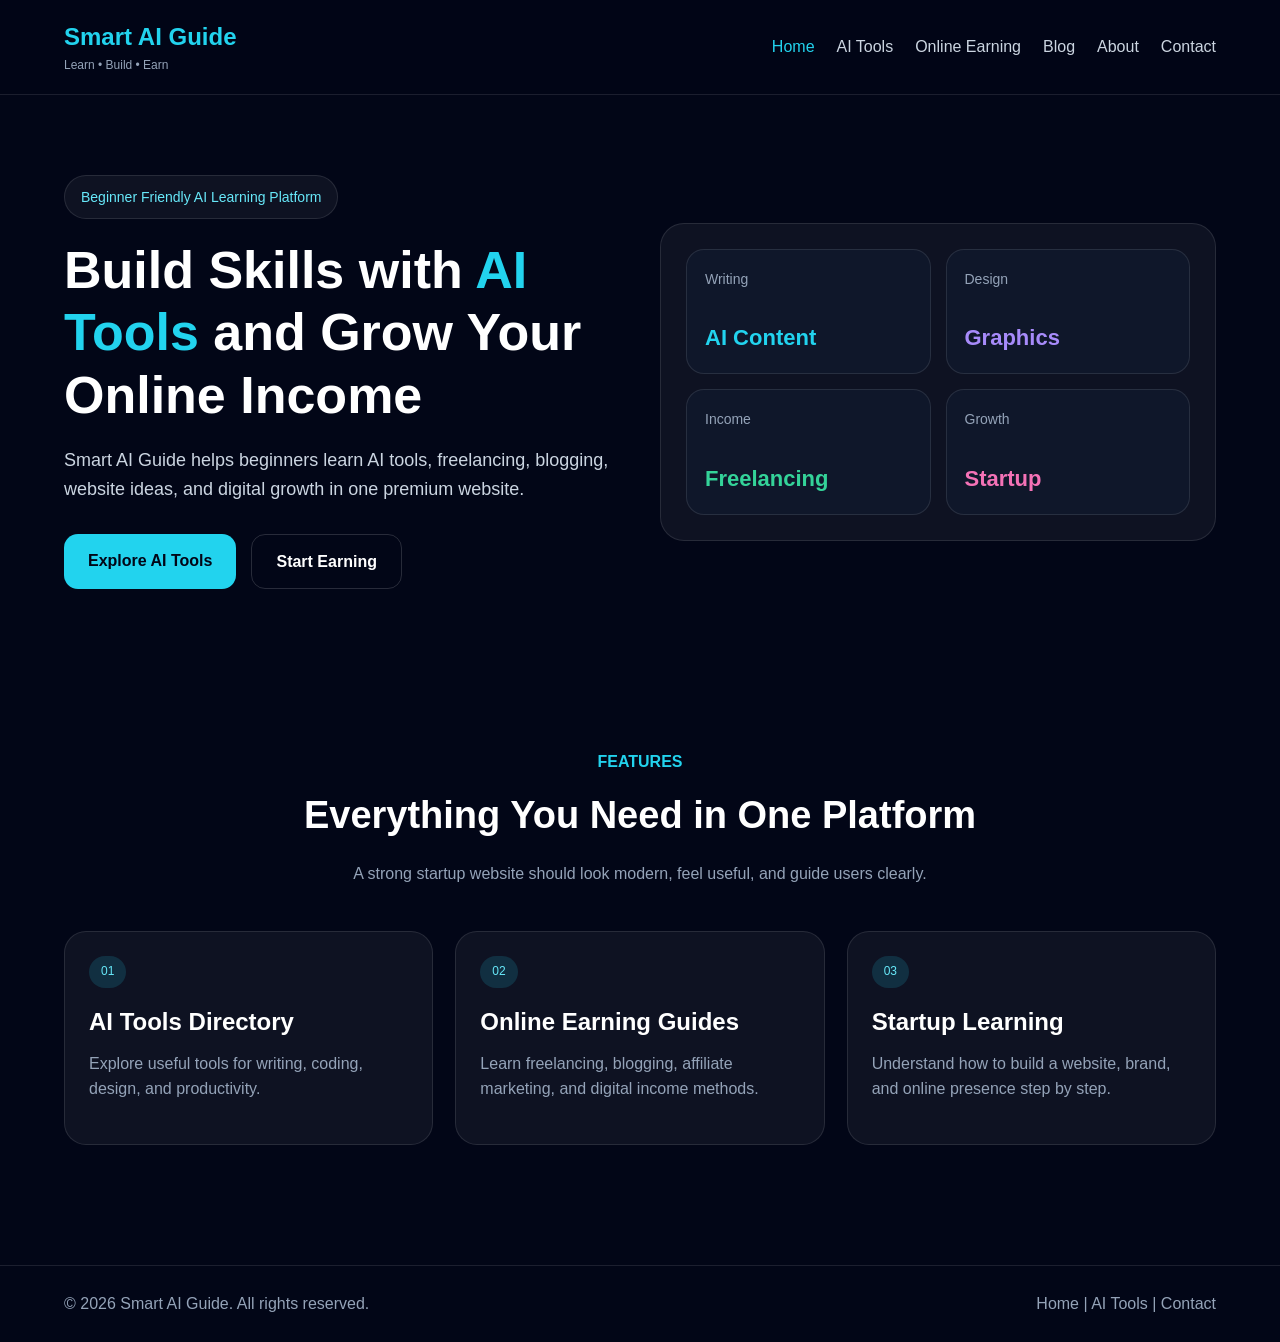
==== index.html @ 9784e8ea "Add files via upload" ====
<!DOCTYPE html>
<html lang="en">
<head>
  <meta charset="UTF-8" />
  <meta name="viewport" content="width=device-width, initial-scale=1.0" />
  <title>Smart AI Guide - Home</title>
  <link rel="stylesheet" href="style.css" />
</head>
<body>

  <header>
    <div class="container navbar">
      <div class="logo">
        <h1>Smart AI Guide</h1>
        <p>Learn • Build • Earn</p>
      </div>

      <nav class="nav-links">
        <a href="index.html" class="active">Home</a>
        <a href="ai-tools.html">AI Tools</a>
        <a href="online-earning.html">Online Earning</a>
        <a href="blog.html">Blog</a>
        <a href="about.html">About</a>
        <a href="contact.html">Contact</a>
      </nav>
    </div>
  </header>

  <section class="hero">
    <div class="container hero-grid">
      <div>
        <div class="badge">Beginner Friendly AI Learning Platform</div>
        <h2>Build Skills with <span>AI Tools</span> and Grow Your Online Income</h2>
        <p>
          Smart AI Guide helps beginners learn AI tools, freelancing, blogging,
          website ideas, and digital growth in one premium website.
        </p>

        <div class="btn-group">
          <a href="ai-tools.html" class="btn btn-primary">Explore AI Tools</a>
          <a href="online-earning.html" class="btn btn-secondary">Start Earning</a>
        </div>
      </div>

      <div class="hero-card">
        <div class="hero-card-grid">
          <div class="mini-card">
            <p>Writing</p>
            <h3 style="color:#22d3ee;">AI Content</h3>
          </div>
          <div class="mini-card">
            <p>Design</p>
            <h3 style="color:#a78bfa;">Graphics</h3>
          </div>
          <div class="mini-card">
            <p>Income</p>
            <h3 style="color:#34d399;">Freelancing</h3>
          </div>
          <div class="mini-card">
            <p>Growth</p>
            <h3 style="color:#f472b6;">Startup</h3>
          </div>
        </div>
      </div>
    </div>
  </section>

  <section class="section">
    <div class="container">
      <div class="section-title">
        <p>FEATURES</p>
        <h2>Everything You Need in One Platform</h2>
        <div class="sub">
          A strong startup website should look modern, feel useful, and guide users clearly.
        </div>
      </div>

      <div class="cards">
        <div class="card">
          <div class="tag">01</div>
          <h3>AI Tools Directory</h3>
          <p>Explore useful tools for writing, coding, design, and productivity.</p>
        </div>

        <div class="card">
          <div class="tag">02</div>
          <h3>Online Earning Guides</h3>
          <p>Learn freelancing, blogging, affiliate marketing, and digital income methods.</p>
        </div>

        <div class="card">
          <div class="tag">03</div>
          <h3>Startup Learning</h3>
          <p>Understand how to build a website, brand, and online presence step by step.</p>
        </div>
      </div>
    </div>
  </section>

  <footer>
    <div class="container footer-content">
      <p>© 2026 Smart AI Guide. All rights reserved.</p>
      <div>
        <a href="index.html">Home</a> |
        <a href="ai-tools.html">AI Tools</a> |
        <a href="contact.html">Contact</a>
      </div>
    </div>
  </footer>

</body>
</html>
---- style.css ----
* {
  margin: 0;
  padding: 0;
  box-sizing: border-box;
  font-family: Arial, sans-serif;
}

body {
  background: #020617;
  color: white;
  line-height: 1.6;
}

html {
  scroll-behavior: smooth;
}

a {
  text-decoration: none;
  color: inherit;
}

.container {
  width: 90%;
  max-width: 1200px;
  margin: auto;
}

header {
  position: sticky;
  top: 0;
  z-index: 1000;
  background: rgba(2, 6, 23, 0.9);
  border-bottom: 1px solid rgba(255,255,255,0.1);
  backdrop-filter: blur(10px);
}

.navbar {
  display: flex;
  justify-content: space-between;
  align-items: center;
  padding: 18px 0;
}

.logo h1 {
  font-size: 24px;
  color: #22d3ee;
}

.logo p {
  font-size: 12px;
  color: #94a3b8;
}

.nav-links {
  display: flex;
  gap: 22px;
}

.nav-links a {
  color: #cbd5e1;
  transition: 0.3s;
}

.nav-links a:hover,
.nav-links a.active {
  color: #22d3ee;
}

.hero {
  padding: 80px 0;
}

.hero-grid {
  display: grid;
  grid-template-columns: 1fr 1fr;
  gap: 40px;
  align-items: center;
}

.badge {
  display: inline-block;
  padding: 10px 16px;
  border-radius: 999px;
  background: rgba(255,255,255,0.05);
  border: 1px solid rgba(255,255,255,0.1);
  color: #67e8f9;
  font-size: 14px;
  margin-bottom: 20px;
}

.hero h2 {
  font-size: 52px;
  line-height: 1.2;
  margin-bottom: 20px;
}

.hero h2 span {
  color: #22d3ee;
}

.hero p {
  color: #cbd5e1;
  font-size: 18px;
  margin-bottom: 30px;
}

.btn-group {
  display: flex;
  gap: 15px;
  flex-wrap: wrap;
}

.btn {
  display: inline-block;
  padding: 14px 24px;
  border-radius: 14px;
  font-weight: bold;
  transition: 0.3s;
}

.btn-primary {
  background: #22d3ee;
  color: #020617;
}

.btn-primary:hover {
  transform: scale(1.05);
}

.btn-secondary {
  border: 1px solid rgba(255,255,255,0.15);
  color: white;
}

.btn-secondary:hover {
  background: rgba(255,255,255,0.05);
}

.hero-card {
  background: rgba(255,255,255,0.05);
  border: 1px solid rgba(255,255,255,0.1);
  border-radius: 24px;
  padding: 25px;
}

.hero-card-grid {
  display: grid;
  grid-template-columns: 1fr 1fr;
  gap: 15px;
}

.mini-card {
  background: #0f172a;
  border: 1px solid rgba(255,255,255,0.1);
  border-radius: 18px;
  padding: 18px;
}

.mini-card p {
  color: #94a3b8;
  font-size: 14px;
}

.mini-card h3 {
  margin-top: 8px;
  font-size: 22px;
}

.section {
  padding: 80px 0;
}

.section-title {
  text-align: center;
  margin-bottom: 45px;
}

.section-title p {
  color: #22d3ee;
  font-weight: bold;
  margin-bottom: 10px;
}

.section-title h2 {
  font-size: 38px;
}

.section-title span {
  color: #22d3ee;
}

.section-title .sub {
  color: #94a3b8;
  max-width: 700px;
  margin: 15px auto 0;
}

.cards {
  display: grid;
  grid-template-columns: repeat(3, 1fr);
  gap: 22px;
}

.card {
  background: rgba(255,255,255,0.05);
  border: 1px solid rgba(255,255,255,0.1);
  border-radius: 22px;
  padding: 24px;
  transition: 0.3s;
}

.card:hover {
  transform: translateY(-5px);
  border-color: rgba(34,211,238,0.35);
}

.card .tag {
  display: inline-block;
  font-size: 12px;
  padding: 6px 12px;
  border-radius: 999px;
  background: rgba(34,211,238,0.15);
  color: #67e8f9;
  margin-bottom: 15px;
}

.card h3 {
  margin-bottom: 10px;
  font-size: 24px;
}

.card p {
  color: #94a3b8;
  margin-bottom: 18px;
}

.card .card-btns {
  display: flex;
  gap: 10px;
  flex-wrap: wrap;
}

.simple-list {
  display: grid;
  grid-template-columns: repeat(2, 1fr);
  gap: 16px;
}

.list-box {
  background: #0f172a;
  border: 1px solid rgba(255,255,255,0.1);
  border-radius: 18px;
  padding: 18px;
}

.contact-box,
.info-box {
  background: rgba(255,255,255,0.05);
  border: 1px solid rgba(255,255,255,0.1);
  border-radius: 22px;
  padding: 25px;
}

form {
  display: flex;
  flex-direction: column;
  gap: 15px;
}

input, textarea {
  width: 100%;
  padding: 14px 16px;
  background: #0f172a;
  border: 1px solid rgba(255,255,255,0.1);
  border-radius: 14px;
  color: white;
  outline: none;
}

input:focus, textarea:focus {
  border-color: #22d3ee;
}

footer {
  border-top: 1px solid rgba(255,255,255,0.1);
  margin-top: 40px;
}

.footer-content {
  padding: 25px 0;
  display: flex;
  justify-content: space-between;
  gap: 20px;
  flex-wrap: wrap;
  color: #94a3b8;
}

@media (max-width: 992px) {
  .hero-grid,
  .cards,
  .simple-list {
    grid-template-columns: 1fr;
  }

  .hero h2 {
    font-size: 40px;
  }
}

@media (max-width: 768px) {
  .navbar {
    flex-direction: column;
    gap: 15px;
  }

  .nav-links {
    flex-wrap: wrap;
    justify-content: center;
  }

  .hero h2 {
    font-size: 32px;
  }

  .section-title h2 {
    font-size: 28px;
  }
}
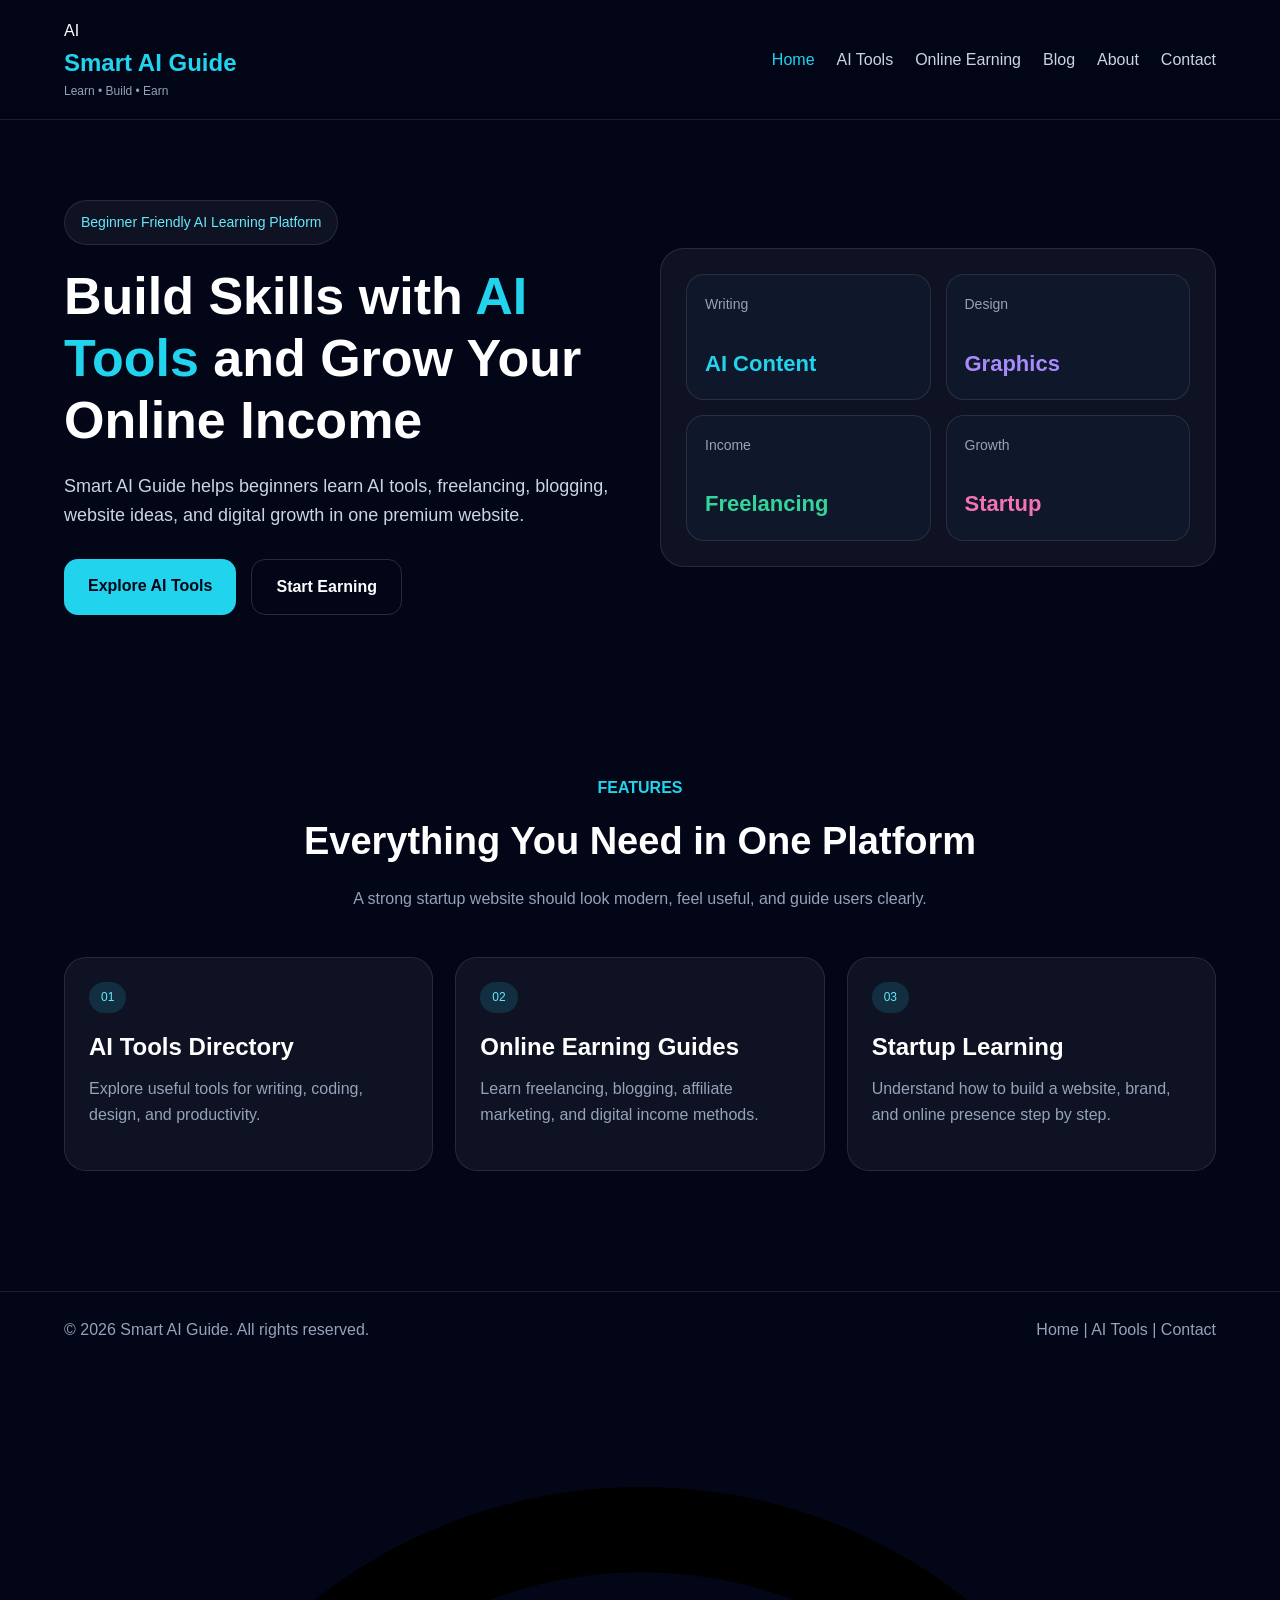
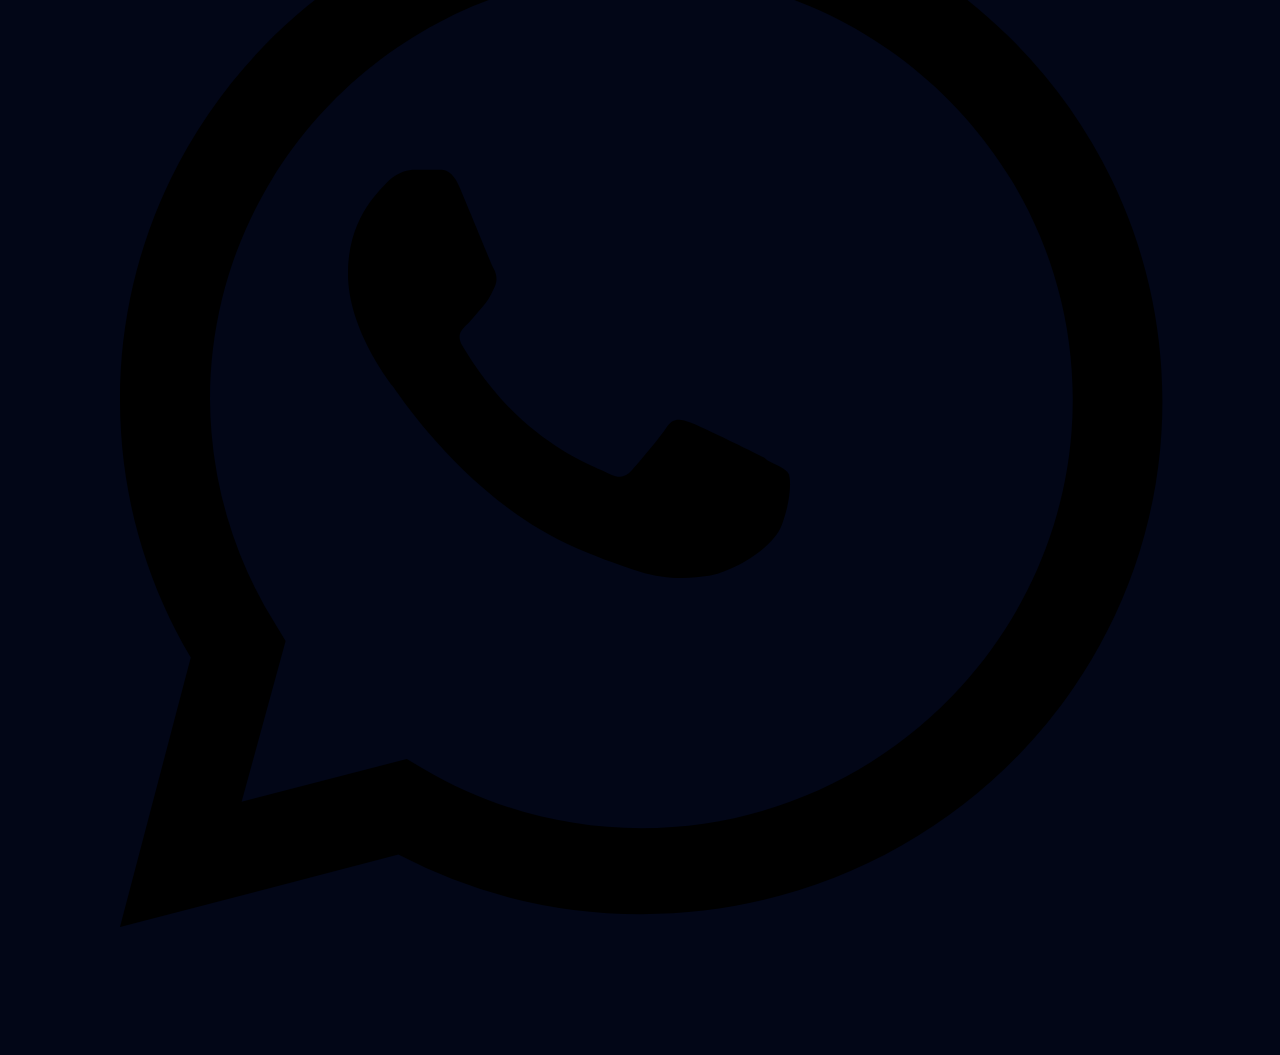
==== commit f70c3e68: "Add files via upload" ====
--- a/index.html
+++ b/index.html
@@ -5,16 +5,28 @@
   <meta name="viewport" content="width=device-width, initial-scale=1.0" />
   <title>Smart AI Guide - Home</title>
   <link rel="stylesheet" href="style.css" />
+  
+  <!-- Google tag (gtag.js) -->
+<script async src="https://www.googletagmanager.com/gtag/js?id=G-851GQDL2YZ"></script>
+<script>
+  window.dataLayer = window.dataLayer || [];
+  function gtag(){dataLayer.push(arguments);}
+  gtag('js', new Date());
+
+  gtag('config', 'G-851GQDL2YZ');
+</script>
 </head>
 <body>
 
   <header>
-    <div class="container navbar">
-      <div class="logo">
-        <h1>Smart AI Guide</h1>
-        <p>Learn • Build • Earn</p>
-      </div>
-
+  <div class="container navbar">
+    <div class="logo">
+  <div class="logo-badge">AI</div>
+  <div class="logo-text">
+    <h1>Smart AI Guide</h1>
+    <p>Learn • Build • Earn</p>
+  </div>
+</div>
       <nav class="nav-links">
         <a href="index.html" class="active">Home</a>
         <a href="ai-tools.html">AI Tools</a>
@@ -107,6 +119,15 @@
       </div>
     </div>
   </footer>
+  <a
+  href="https://wa.me/919274356304?text=Hello%20Smart%20AI%20Guide"
+  class="whatsapp-float"
+  target="_blank"
+>
+  <svg viewBox="0 0 32 32">
+    <path d="M19.11 17.27c-.27-.14-1.6-.79-1.85-.88-.25-.09-.43-.14-.61.14-.18.27-.7.88-.86 1.06-.16.18-.31.2-.58.07-.27-.14-1.13-.42-2.15-1.33-.8-.71-1.34-1.59-1.5-1.86-.16-.27-.02-.41.12-.54.12-.12.27-.31.41-.47.14-.16.18-.27.27-.45.09-.18.05-.34-.02-.47-.07-.14-.61-1.47-.84-2.01-.22-.53-.45-.46-.61-.46h-.52c-.18 0-.47.07-.72.34s-.95.93-.95 2.26.97 2.62 1.11 2.8c.14.18 1.9 2.9 4.61 4.06.65.28 1.16.45 1.56.58.66.21 1.26.18 1.74.11.53-.08 1.6-.65 1.83-1.28.23-.63.23-1.17.16-1.28-.07-.11-.25-.18-.52-.32zM16.03 3C8.84 3 3 8.74 3 15.82c0 2.27.61 4.49 1.77 6.44L3 29l6.96-1.81a13.1 13.1 0 0 0 6.07 1.49c7.19 0 13.03-5.74 13.03-12.82C29.06 8.74 23.22 3 16.03 3zm0 23.53c-1.93 0-3.82-.52-5.47-1.5l-.39-.23-4.13 1.07 1.1-4.02-.25-.41a10.66 10.66 0 0 1-1.64-5.63c0-5.89 4.86-10.68 10.78-10.68 5.95 0 10.79 4.79 10.79 10.68 0 5.89-4.84 10.72-10.79 10.72z"/>
+  </svg>
+</a>
 
 </body>
 </html>
